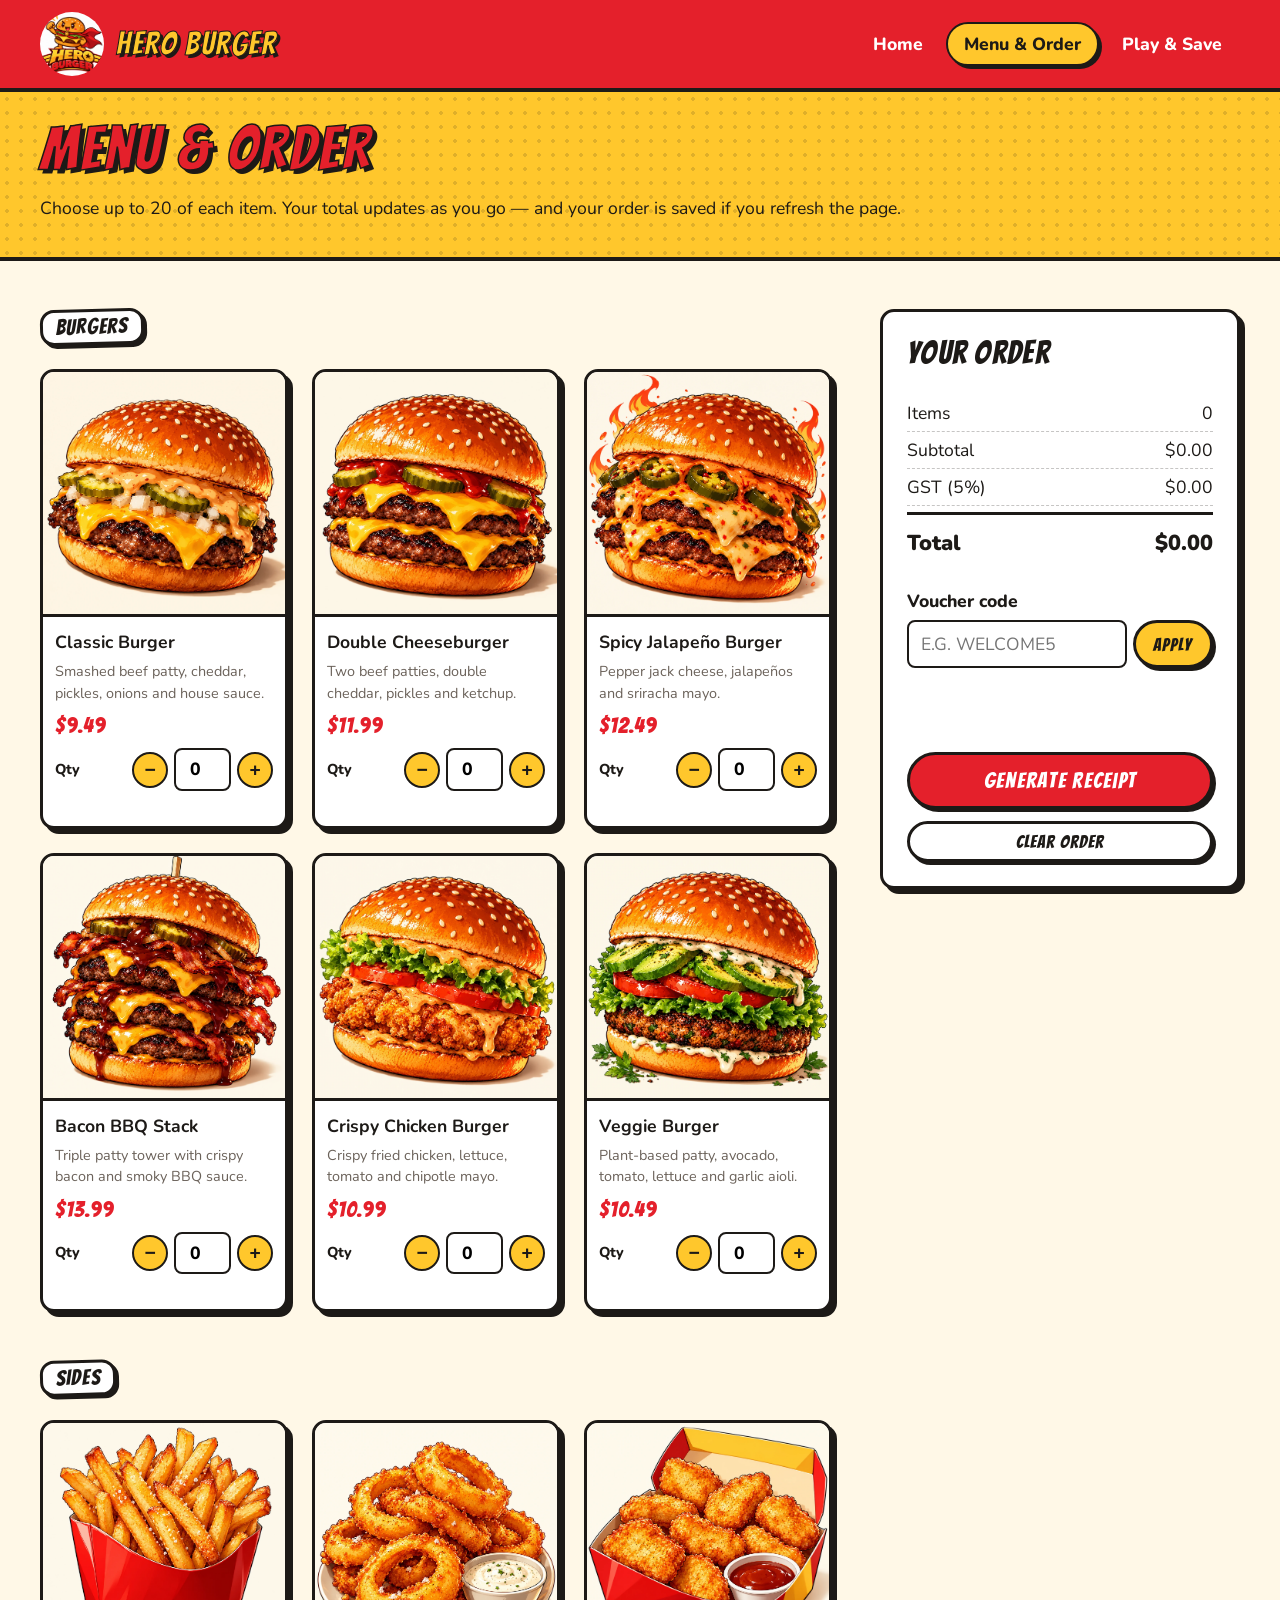
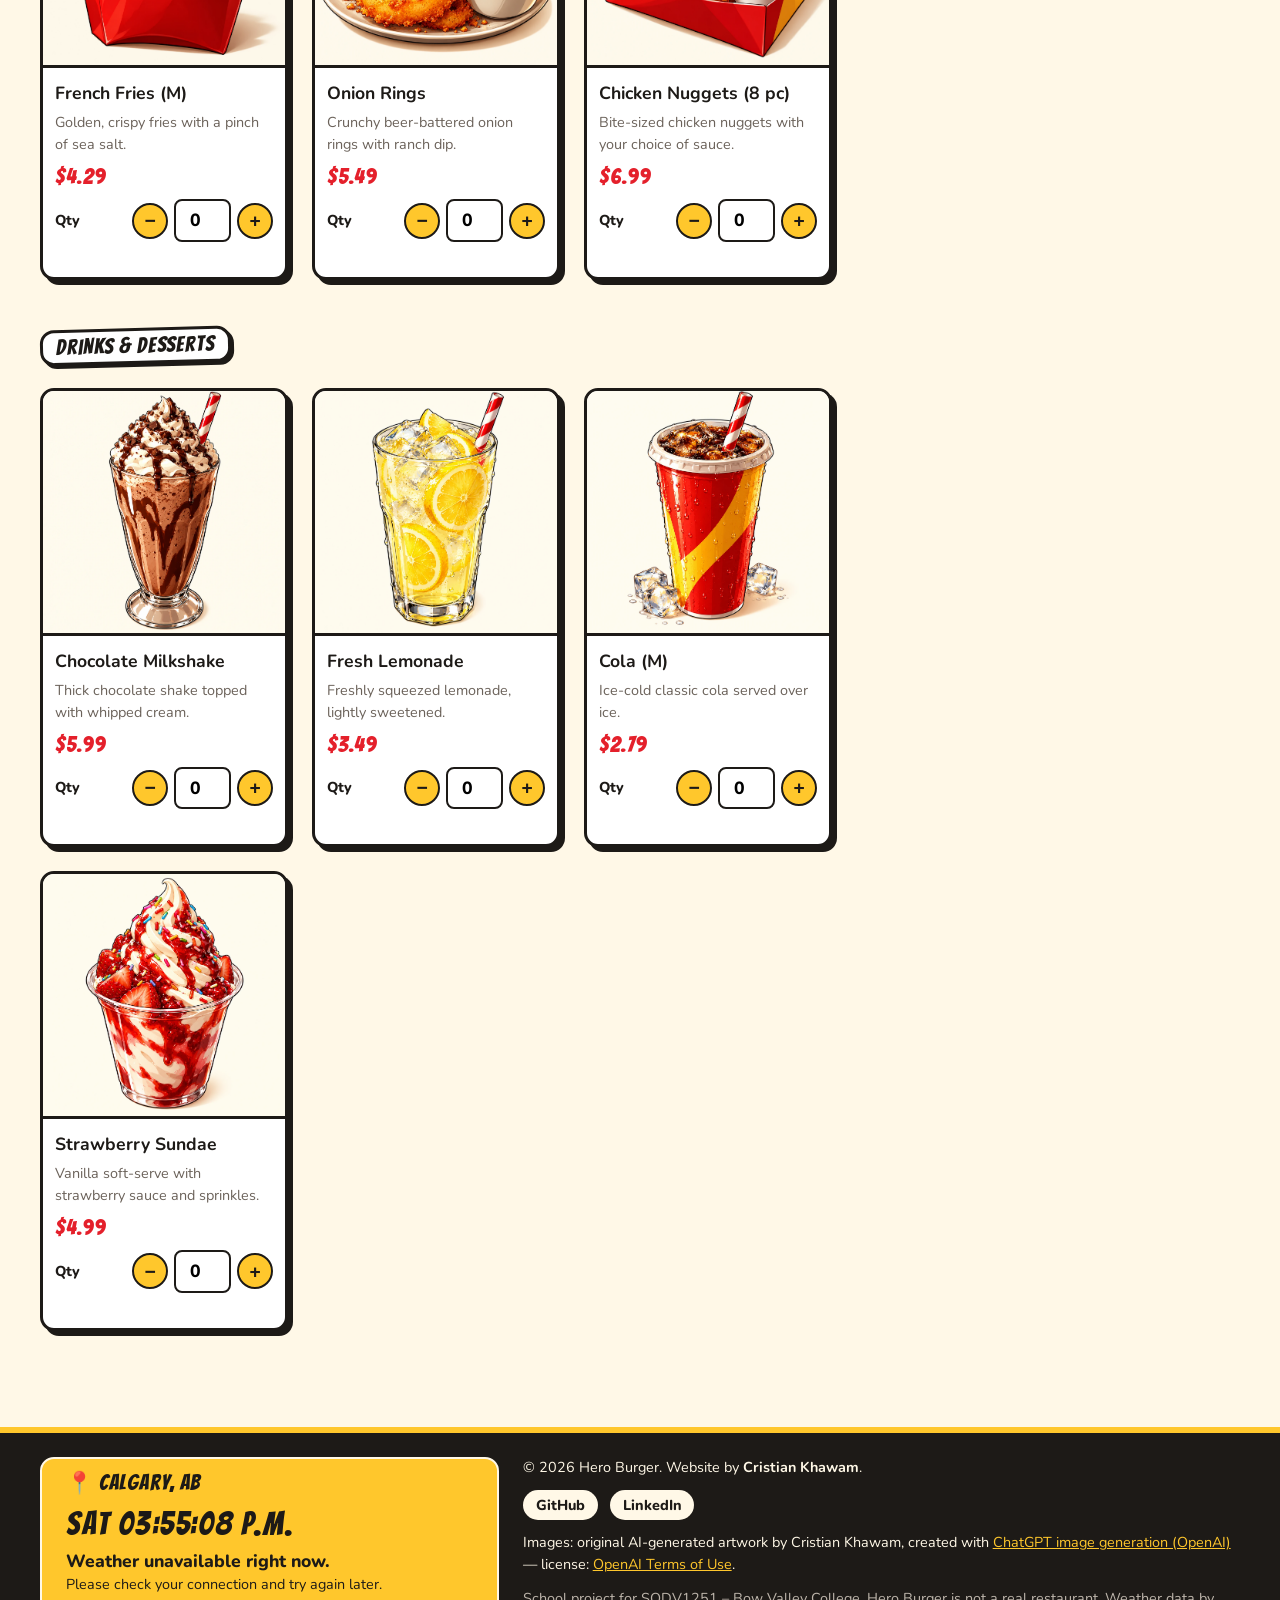
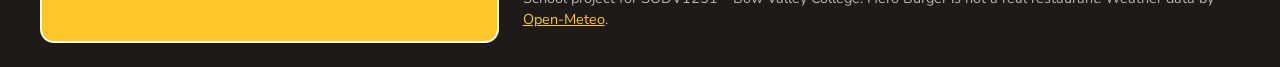
==== order.html @ 240af6b8 "Add files via upload" ====
<!DOCTYPE html>
<html lang="en">
<head>
  <meta charset="UTF-8">
  <meta name="viewport" content="width=device-width, initial-scale=1.0">
  <meta name="description" content="Order burgers, sides and drinks from Hero Burger and get an itemized receipt.">
  <title>Menu &amp; Order | Hero Burger</title>
  <link rel="icon" href="images/favicon.svg" type="image/svg+xml">
  <link rel="preconnect" href="https://fonts.googleapis.com">
  <link rel="preconnect" href="https://fonts.gstatic.com" crossorigin>
  <link href="https://fonts.googleapis.com/css2?family=Bangers&family=Nunito:wght@400;700;800;900&display=swap" rel="stylesheet">
  <link rel="stylesheet" href="css/styles.css">
  <script src="js/common.js" defer></script>
  <script src="js/order.js" defer></script>
</head>
<body>
  <header class="site-header">
    <div class="container header-inner">
      <a class="brand" href="index.html">
        <span class="logo-frame">
          <img class="site-logo" src="images/logo.webp" alt="" data-fallback="🍔">
        </span>
        <span class="brand-name">Hero Burger</span>
      </a>
      <nav class="main-nav" aria-label="Main navigation">
        <ul>
          <li><a href="index.html">Home</a></li>
          <li><a href="order.html" aria-current="page">Menu &amp; Order</a></li>
          <li><a href="play.html">Play &amp; Save</a></li>
        </ul>
      </nav>
    </div>
  </header>

  <main>
    <section class="page-intro halftone">
      <div class="container">
        <h1>Menu &amp; Order</h1>
        <p>Choose up to 20 of each item. Your total updates as you go — and your order is saved if you refresh the page.</p>
      </div>
    </section>

    <div class="container section">
      <!-- Every control (quantities, voucher, submit) lives inside this one form -->
      <form id="order-form" class="order-layout" novalidate>
        <section aria-labelledby="menu-title">
          <h2 id="menu-title" class="visually-hidden">Our menu</h2>
          <!-- Menu categories and item cards are generated by js/order.js -->
          <div id="menu-container"></div>

          <!-- Small screens only: keeps the live total visible while scrolling the menu -->
          <a class="mobile-total-bar" href="#summary-title">
            <span>Total: <strong id="mobile-total">$0.00</strong></span>
            <span>View order ↓</span>
          </a>
        </section>

        <aside class="card order-summary" aria-labelledby="summary-title">
          <h2 id="summary-title">Your Order</h2>

          <dl class="summary-rows" id="live-summary" aria-live="polite">
            <div class="summary-row"><dt>Items</dt><dd id="summary-count">0</dd></div>
            <div class="summary-row"><dt>Subtotal</dt><dd id="summary-subtotal">$0.00</dd></div>
            <div class="summary-row" id="summary-discount-row" hidden><dt id="summary-discount-label">Discount</dt><dd class="discount-value" id="summary-discount">-$0.00</dd></div>
            <div class="summary-row"><dt>GST (5%)</dt><dd id="summary-gst">$0.00</dd></div>
            <div class="summary-row is-total"><dt>Total</dt><dd id="summary-total">$0.00</dd></div>
          </dl>

          <div class="voucher-field">
            <label for="voucher-input">Voucher code</label>
            <div class="voucher-row">
              <input class="text-input" id="voucher-input" name="voucher" type="text" autocomplete="off" maxlength="20" placeholder="e.g. WELCOME5">
              <button class="btn btn-small" id="voucher-apply" type="button">Apply</button>
            </div>
            <p class="voucher-message" id="voucher-message" aria-live="polite"></p>
            <button class="btn btn-small btn-ghost" id="voucher-remove" type="button" hidden>Remove voucher</button>
          </div>

          <p class="form-message" id="form-message" role="alert"></p>

          <div class="summary-actions">
            <button class="btn btn-primary" type="submit">Generate Receipt</button>
            <button class="btn btn-small btn-ghost" id="clear-order" type="button">Clear order</button>
          </div>
        </aside>
      </form>

      <!-- Filled in by js/order.js after a valid submission -->
      <section class="card receipt" id="receipt" aria-labelledby="receipt-title" tabindex="-1" hidden>
        <header class="receipt-header">
          <h2 id="receipt-title">Hero Burger Receipt</h2>
          <p class="receipt-meta" id="receipt-meta"></p>
        </header>
        <ul class="receipt-items" id="receipt-items"></ul>
        <dl class="receipt-totals" id="receipt-totals"></dl>
        <p class="receipt-thanks">Thank you for eating with Hero Burger! 🍔</p>
        <div class="receipt-actions no-print">
          <button class="btn btn-primary btn-small" id="download-pdf" type="button">Download PDF</button>
          <button class="btn btn-ghost btn-small" id="new-order" type="button">Start a new order</button>
        </div>
      </section>
    </div>
  </main>

  <footer class="site-footer">
    <div class="container footer-grid">
      <aside class="weather-widget" aria-label="Current time and weather in Calgary">
        <h2>📍 Calgary, AB</h2>
        <p class="weather-time" id="local-time">--:--</p>
        <p class="weather-summary" id="weather-summary" aria-live="polite">Loading weather…</p>
        <p class="weather-details" id="weather-details"></p>
      </aside>
      <div class="footer-info">
        <p>&copy; <span id="current-year">2026</span> Hero Burger. Website by <strong>Cristian Khawam</strong>.</p>
        <ul class="social-links">
          <li><a href="https://github.com/CristianKhawam" target="_blank" rel="noopener">GitHub</a></li>
          <li><a href="https://www.linkedin.com/in/cristian-francisco-khawam-armengol/" target="_blank" rel="noopener">LinkedIn</a></li>
        </ul>
        <p id="image-credits"></p>
        <p class="footer-note">School project for SODV1251 – Bow Valley College. Hero Burger is not a real restaurant. Weather data by <a href="https://open-meteo.com/" target="_blank" rel="noopener">Open-Meteo</a>.</p>
      </div>
    </div>
  </footer>
</body>
</html>
---- css/styles.css ----
/* =========================================================
   Hero Burger — shared stylesheet for every page
   Theme: fast-food red & yellow with an anime / manga look
   (thick ink outlines, hard comic shadows, halftone dots).
   ========================================================= */

/* ---------- Design tokens ---------- */
:root {
  --color-red: #e4202b;
  --color-red-dark: #b3121c;
  --color-yellow: #ffc72c;
  --color-yellow-soft: #fff1c4;
  --color-ink: #1d1a17;
  --color-cream: #fff8e7;
  --color-white: #ffffff;
  --color-muted: #6b625a;
  --color-success: #1f8a4c;
  --color-error: #c4141f;

  --font-display: "Bangers", "Impact", system-ui, sans-serif;
  --font-body: "Nunito", system-ui, -apple-system, "Segoe UI", sans-serif;

  /* Fluid font sizes: clamp(minimum, preferred, maximum) */
  --text-sm: clamp(0.8rem, 0.75rem + 0.2vw, 0.9rem);
  --text-base: clamp(0.95rem, 0.9rem + 0.25vw, 1.1rem);
  --text-lg: clamp(1.1rem, 1rem + 0.5vw, 1.35rem);
  --text-xl: clamp(1.4rem, 1.1rem + 1.2vw, 2rem);
  --text-2xl: clamp(2rem, 1.4rem + 3vw, 4rem);

  --space-xs: 0.35rem;
  --space-sm: 0.75rem;
  --space-md: clamp(1rem, 0.8rem + 1vw, 1.5rem);
  --space-lg: clamp(1.5rem, 1rem + 2.5vw, 3rem);

  --border: 3px solid var(--color-ink);
  --radius: 14px;
  --shadow-comic: 5px 5px 0 var(--color-ink);
  --shadow-comic-sm: 3px 3px 0 var(--color-ink);

  --container-width: 1200px;
}

/* ---------- Base / reset ---------- */
*,
*::before,
*::after {
  box-sizing: border-box;
}

html {
  scroll-behavior: smooth;
}

/* Elements with the hidden attribute stay hidden even if a class sets display */
[hidden] {
  display: none !important;
}

body {
  margin: 0;
  /* Sticky footer: the body is a column and <main> grows to fill the
     free space, so the footer sits at the bottom on short pages and
     simply follows the content on long pages (never overlapping). */
  min-height: 100vh;
  display: flex;
  flex-direction: column;
  font-family: var(--font-body);
  font-size: var(--text-base);
  line-height: 1.5;
  color: var(--color-ink);
  background-color: var(--color-cream);
  overflow-x: hidden;
}

main {
  flex: 1;
}

img {
  max-width: 100%;
  display: block;
}

h1,
h2,
h3 {
  font-family: var(--font-display);
  font-weight: 400;
  letter-spacing: 0.04em;
  line-height: 1.1;
  margin: 0 0 var(--space-sm);
}

h1 {
  font-size: var(--text-2xl);
}

h2 {
  font-size: var(--text-xl);
}

h3 {
  font-size: var(--text-lg);
}

p {
  margin: 0 0 var(--space-sm);
}

a {
  color: var(--color-red-dark);
}

:focus-visible {
  outline: 3px dashed var(--color-red);
  outline-offset: 3px;
}

.container {
  width: min(var(--container-width), 100% - 2rem);
  margin-inline: auto;
}

.visually-hidden {
  position: absolute;
  width: 1px;
  height: 1px;
  padding: 0;
  margin: -1px;
  overflow: hidden;
  clip: rect(0, 0, 0, 0);
  white-space: nowrap;
  border: 0;
}

/* Halftone dot pattern used as a manga-style background */
.halftone {
  background-color: var(--color-yellow);
  background-image: radial-gradient(rgba(29, 26, 23, 0.14) 18%, transparent 20%);
  background-size: 14px 14px;
}

/* ---------- Buttons ---------- */
.btn {
  display: inline-flex;
  align-items: center;
  justify-content: center;
  gap: 0.4em;
  padding: 0.65em 1.3em;
  font-family: var(--font-display);
  font-size: var(--text-lg);
  letter-spacing: 0.06em;
  text-decoration: none;
  color: var(--color-ink);
  background: var(--color-yellow);
  border: var(--border);
  border-radius: 999px;
  box-shadow: var(--shadow-comic-sm);
  cursor: pointer;
  transition: transform 0.12s ease, box-shadow 0.12s ease;
}

.btn:hover {
  transform: translate(-2px, -2px);
  box-shadow: 5px 5px 0 var(--color-ink);
}

.btn:active {
  transform: translate(2px, 2px);
  box-shadow: 1px 1px 0 var(--color-ink);
}

.btn-primary {
  background: var(--color-red);
  color: var(--color-white);
}

.btn-small {
  font-size: var(--text-base);
  padding: 0.45em 1em;
}

.btn-ghost {
  background: var(--color-white);
}

/* ---------- Header & navigation ---------- */
.site-header {
  background: var(--color-red);
  color: var(--color-white);
  border-bottom: 4px solid var(--color-ink);
}

.header-inner {
  display: flex;
  flex-wrap: wrap;
  align-items: center;
  justify-content: space-between;
  gap: var(--space-sm);
  padding-block: var(--space-sm);
}

.brand {
  display: flex;
  align-items: center;
  gap: var(--space-sm);
  color: inherit;
  text-decoration: none;
}

.logo-frame {
  flex-shrink: 0;
  width: clamp(44px, 4vw + 20px, 64px);
  aspect-ratio: 1;
  border-radius: 50%;
  overflow: hidden;
}

.logo-frame.img-missing {
  background-color: var(--color-yellow);
  border: var(--border);
}

.logo-frame.img-missing::before {
  font-size: var(--text-lg);
  color: var(--color-ink);
}

.site-logo {
  width: 100%;
  height: 100%;
  object-fit: contain;
}

.brand-name {
  font-family: var(--font-display);
  font-size: var(--text-xl);
  letter-spacing: 0.05em;
  color: var(--color-yellow);
  -webkit-text-stroke: 1px var(--color-ink);
  text-shadow: 3px 3px 0 var(--color-ink);
  line-height: 1;
}

.main-nav ul {
  display: flex;
  flex-wrap: wrap;
  gap: var(--space-xs);
  list-style: none;
  margin: 0;
  padding: 0;
}

.main-nav a {
  display: block;
  padding: 0.4em 0.9em;
  font-weight: 800;
  color: var(--color-white);
  text-decoration: none;
  border: 2px solid transparent;
  border-radius: 999px;
}

.main-nav a:hover {
  border-color: var(--color-yellow);
}

.main-nav a[aria-current="page"] {
  background: var(--color-yellow);
  color: var(--color-ink);
  border-color: var(--color-ink);
  box-shadow: var(--shadow-comic-sm);
}

/* ---------- Generic sections ---------- */
.section {
  padding-block: var(--space-lg);
}

.section-title {
  display: inline-block;
  padding: 0.15em 0.6em;
  background: var(--color-white);
  border: var(--border);
  border-radius: var(--radius);
  box-shadow: var(--shadow-comic-sm);
  transform: rotate(-1.5deg);
}

.card {
  background: var(--color-white);
  border: var(--border);
  border-radius: var(--radius);
  box-shadow: var(--shadow-comic);
}

/* Shown in place of an image that has not been added yet */
.img-missing {
  position: relative;
  background-color: var(--color-yellow-soft);
  background-image: radial-gradient(rgba(29, 26, 23, 0.12) 18%, transparent 20%);
  background-size: 12px 12px;
}

.img-missing::before {
  content: attr(data-missing-text);
  position: absolute;
  inset: 0;
  display: grid;
  place-items: center;
  padding: var(--space-sm);
  text-align: center;
  font-weight: 800;
  font-size: var(--text-sm);
  color: var(--color-muted);
}

/* ---------- Landing page: hero ---------- */
.hero {
  border-bottom: 4px solid var(--color-ink);
}

.hero-inner {
  display: grid;
  gap: var(--space-md);
  align-items: center;
  padding-block: var(--space-lg);
}

.hero h1 {
  color: var(--color-red);
  -webkit-text-stroke: 2px var(--color-ink);
  text-shadow: 5px 5px 0 var(--color-ink);
}

.hero-tagline {
  font-size: var(--text-lg);
  font-weight: 700;
  max-width: 40ch;
}

.hero-art {
  display: flex;
  justify-content: center;
}

.hero-art-frame {
  width: min(100%, 420px);
  aspect-ratio: 1;
  overflow: hidden;
}

.hero-art-frame img {
  width: 100%;
  height: 100%;
  object-fit: cover;
}

/* Manga speech bubble */
.speech-bubble {
  position: relative;
  display: inline-block;
  max-width: 32ch;
  padding: var(--space-sm) var(--space-md);
  margin-bottom: var(--space-md);
  font-weight: 800;
  background: var(--color-white);
  border: var(--border);
  border-radius: 24px;
  box-shadow: var(--shadow-comic-sm);
}

.speech-bubble::after {
  content: "";
  position: absolute;
  left: 2rem;
  bottom: -16px;
  width: 22px;
  height: 22px;
  background: var(--color-white);
  border-right: var(--border);
  border-bottom: var(--border);
  transform: skewY(35deg) rotate(30deg);
}

.hero-actions {
  display: flex;
  flex-wrap: wrap;
  gap: var(--space-sm);
}

/* ---------- Landing page: carousel ---------- */
.carousel {
  position: relative;
  overflow: hidden;
  border: 4px solid var(--color-ink);
  border-radius: var(--radius);
  box-shadow: var(--shadow-comic);
  background: var(--color-ink);
}

/* All slides sit side by side; the track is shifted with translateX */
.carousel-track {
  display: flex;
  transition: transform 0.6s ease;
}

.carousel-slide {
  position: relative;
  flex: 0 0 100%;
  margin: 0;
}

/* Every picture gets the same height; object-fit crops any width difference */
.carousel-slide img,
.carousel-slide.img-missing {
  width: 100%;
  height: clamp(220px, 42vw, 600px);
  object-fit: cover;
}

.carousel-slide figcaption {
  position: absolute;
  left: var(--space-sm);
  bottom: var(--space-sm);
  max-width: calc(100% - 2 * var(--space-sm));
  padding: 0.3em 0.8em;
  font-weight: 800;
  font-size: var(--text-sm);
  background: var(--color-yellow);
  border: var(--border);
  border-radius: 999px;
}

.carousel-arrow {
  position: absolute;
  top: 50%;
  transform: translateY(-50%);
  width: clamp(38px, 3vw + 24px, 54px);
  aspect-ratio: 1;
  display: grid;
  place-items: center;
  font-size: var(--text-lg);
  font-weight: 900;
  color: var(--color-ink);
  background: var(--color-white);
  border: var(--border);
  border-radius: 50%;
  box-shadow: var(--shadow-comic-sm);
  cursor: pointer;
}

.carousel-arrow:hover {
  background: var(--color-yellow);
}

.carousel-arrow.prev {
  left: var(--space-sm);
}

.carousel-arrow.next {
  right: var(--space-sm);
}

.carousel-controls {
  display: flex;
  flex-wrap: wrap;
  align-items: center;
  justify-content: center;
  gap: var(--space-sm);
  margin-top: var(--space-md);
}

.carousel-dots {
  display: flex;
  flex-wrap: wrap;
  justify-content: center;
  gap: 0.45rem;
}

.carousel-dot {
  width: 16px;
  height: 16px;
  padding: 0;
  background: var(--color-white);
  border: 2px solid var(--color-ink);
  border-radius: 50%;
  cursor: pointer;
}

.carousel-dot[aria-current="true"] {
  background: var(--color-red);
  transform: scale(1.25);
}

/* ---------- Landing page: features ---------- */
.feature-list {
  display: grid;
  grid-template-columns: repeat(auto-fit, minmax(min(100%, 240px), 1fr));
  gap: var(--space-md);
  margin-top: var(--space-md);
  padding: 0;
  list-style: none;
}

.feature {
  padding: var(--space-md);
}

.feature-icon {
  font-size: var(--text-xl);
}

.cta-banner {
  display: flex;
  flex-wrap: wrap;
  align-items: center;
  justify-content: space-between;
  gap: var(--space-md);
  padding: var(--space-md) var(--space-lg);
}

.cta-banner p {
  margin: 0;
  font-weight: 700;
}

/* ---------- Ordering page ---------- */
.page-intro {
  padding-block: var(--space-md);
  border-bottom: 4px solid var(--color-ink);
}

.page-intro h1 {
  color: var(--color-red);
  -webkit-text-stroke: 1.5px var(--color-ink);
  text-shadow: 4px 4px 0 var(--color-ink);
}

.order-layout {
  display: grid;
  gap: var(--space-lg);
  align-items: start;
}

.menu-category + .menu-category {
  margin-top: var(--space-lg);
}

.menu-grid {
  display: grid;
  grid-template-columns: repeat(auto-fill, minmax(min(100%, 230px), 1fr));
  gap: var(--space-md);
  margin-top: var(--space-sm);
}

.menu-card {
  display: flex;
  flex-direction: column;
  overflow: hidden;
}

.menu-card-image {
  aspect-ratio: 1;
  border-bottom: var(--border);
}

.menu-card-image img {
  width: 100%;
  height: 100%;
  object-fit: cover;
}

.menu-card-body {
  display: flex;
  flex-direction: column;
  flex: 1;
  gap: var(--space-xs);
  padding: var(--space-sm);
}

.menu-card-name {
  margin: 0;
}

.menu-card-description {
  flex: 1;
  margin: 0;
  font-size: var(--text-sm);
  color: var(--color-muted);
}

.menu-card-price {
  margin: 0;
  font-family: var(--font-display);
  font-size: var(--text-lg);
  color: var(--color-red);
  letter-spacing: 0.05em;
}

.quantity-control {
  display: flex;
  align-items: center;
  gap: var(--space-xs);
}

.quantity-control label {
  margin-right: auto;
  font-weight: 800;
  font-size: var(--text-sm);
}

.quantity-btn {
  width: 36px;
  height: 36px;
  flex-shrink: 0;
  font-size: 1.2rem;
  font-weight: 900;
  line-height: 1;
  color: var(--color-ink);
  background: var(--color-yellow);
  border: 2px solid var(--color-ink);
  border-radius: 50%;
  cursor: pointer;
}

.quantity-btn:hover {
  background: var(--color-red);
  color: var(--color-white);
}

.quantity-input {
  width: 3.6rem;
  padding: 0.35em 0.2em;
  font: inherit;
  font-weight: 800;
  text-align: center;
  border: 2px solid var(--color-ink);
  border-radius: 8px;
}

.quantity-input.is-invalid,
.text-input.is-invalid {
  border-color: var(--color-error);
  background: #ffe8e8;
}

.field-error {
  min-height: 1.2em;
  margin: 0;
  font-size: var(--text-sm);
  font-weight: 700;
  color: var(--color-error);
}

.menu-card.is-selected {
  background: var(--color-yellow-soft);
}

/* Sticks to the bottom of the screen while the menu is scrolled (phones/tablets) */
.mobile-total-bar {
  position: sticky;
  bottom: var(--space-sm);
  z-index: 5;
  display: flex;
  justify-content: space-between;
  gap: var(--space-sm);
  margin-top: var(--space-md);
  padding: 0.7em 1.2em;
  font-weight: 800;
  color: var(--color-white);
  text-decoration: none;
  background: var(--color-red);
  border: var(--border);
  border-radius: 999px;
  box-shadow: var(--shadow-comic-sm);
}

/* Order summary panel */
.order-summary {
  padding: var(--space-md);
}

.order-summary h2 {
  margin-bottom: var(--space-md);
}

.summary-rows {
  margin: 0 0 var(--space-md);
}

.summary-row {
  display: flex;
  justify-content: space-between;
  gap: var(--space-sm);
  padding-block: 0.3rem;
  border-bottom: 1px dashed rgba(29, 26, 23, 0.25);
}

.summary-row dt,
.summary-row dd {
  margin: 0;
}

.summary-row.is-total {
  font-size: var(--text-lg);
  font-weight: 900;
  border-bottom: none;
  border-top: var(--border);
  margin-top: var(--space-xs);
  padding-top: var(--space-sm);
}

.discount-value {
  color: var(--color-success);
  font-weight: 800;
}

.voucher-field {
  margin-bottom: var(--space-md);
}

.voucher-field label {
  display: block;
  font-weight: 800;
  margin-bottom: var(--space-xs);
}

.voucher-row {
  display: flex;
  gap: var(--space-xs);
}

.text-input {
  flex: 1;
  min-width: 0;
  padding: 0.5em 0.7em;
  font: inherit;
  text-transform: uppercase;
  border: 2px solid var(--color-ink);
  border-radius: 8px;
}

.voucher-message {
  min-height: 1.2em;
  margin: var(--space-xs) 0 0;
  font-size: var(--text-sm);
  font-weight: 700;
}

.voucher-message.is-success {
  color: var(--color-success);
}

.voucher-message.is-error {
  color: var(--color-error);
}

.form-message {
  min-height: 1.4em;
  margin: var(--space-sm) 0;
  font-weight: 800;
  color: var(--color-error);
}

.summary-actions {
  display: flex;
  flex-direction: column;
  gap: var(--space-sm);
}

.summary-actions .btn {
  width: 100%;
}

/* Receipt */
.receipt {
  max-width: 560px;
  margin: var(--space-lg) auto 0;
  padding: var(--space-lg) var(--space-md);
  font-family: "Courier New", Courier, monospace;
}

.receipt[hidden] {
  display: none;
}

.receipt-header {
  text-align: center;
  border-bottom: 2px dashed var(--color-ink);
  padding-bottom: var(--space-sm);
  margin-bottom: var(--space-md);
}

.receipt-header h2 {
  font-family: var(--font-display);
  color: var(--color-red);
}

.receipt-meta {
  font-size: var(--text-sm);
  color: var(--color-muted);
  margin: 0;
}

.receipt-items {
  list-style: none;
  margin: 0 0 var(--space-md);
  padding: 0;
}

.receipt-item {
  padding-block: 0.4rem;
}

.receipt-item-main {
  display: flex;
  justify-content: space-between;
  gap: var(--space-sm);
  font-weight: 700;
}

/* "Quantity @ individual price" — smaller and in a less evident colour */
.receipt-item-detail {
  font-size: var(--text-sm);
  color: var(--color-muted);
}

.receipt-totals {
  margin: 0;
  border-top: 2px dashed var(--color-ink);
  padding-top: var(--space-sm);
}

.receipt-totals .summary-row {
  border-bottom: none;
}

.receipt-thanks {
  margin: var(--space-md) 0 0;
  text-align: center;
  font-weight: 700;
}

.receipt-actions {
  display: flex;
  flex-wrap: wrap;
  justify-content: center;
  gap: var(--space-sm);
  margin-top: var(--space-md);
}

/* ---------- Maze game page ---------- */
.maze-layout {
  display: grid;
  gap: var(--space-lg);
  align-items: start;
}

.maze-settings {
  padding: var(--space-md);
}

.form-field {
  margin-bottom: var(--space-md);
}

.form-field label {
  display: block;
  font-weight: 800;
  margin-bottom: var(--space-xs);
}

.form-field .text-input {
  width: 100%;
  text-transform: none;
}

.field-hint {
  margin: var(--space-xs) 0 0;
  font-size: var(--text-sm);
  color: var(--color-muted);
}

.maze-settings h3 {
  margin-top: var(--space-lg);
}

.maze.is-lost {
  border-color: var(--color-error);
  opacity: 0.6;
}

.game-message {
  min-height: 1.5em;
  margin: 0;
  font-weight: 800;
  text-align: center;
  color: var(--color-error);
}

.maze-stats {
  display: flex;
  flex-wrap: wrap;
  gap: var(--space-sm);
  margin: var(--space-md) 0 0;
  font-weight: 800;
}

.maze-stats > span {
  padding: 0.2em 0.7em;
  background: var(--color-yellow-soft);
  border: 2px solid var(--color-ink);
  border-radius: 999px;
}

.maze-area {
  display: flex;
  flex-direction: column;
  align-items: center;
  gap: var(--space-md);
}

.maze-placeholder {
  width: min(100%, 560px);
  aspect-ratio: 1;
  display: grid;
  place-items: center;
  padding: var(--space-md);
  text-align: center;
  font-weight: 800;
  border: 4px dashed var(--color-ink);
  border-radius: var(--radius);
}

/* The maze is a square CSS grid; --maze-size is set from JavaScript */
.maze {
  --maze-size: 8;
  display: grid;
  grid-template-columns: repeat(var(--maze-size), 1fr);
  width: min(100%, 560px);
  aspect-ratio: 1;
  background: var(--color-white);
  border: 4px solid var(--color-ink);
  box-shadow: var(--shadow-comic);
}

.maze-cell {
  position: relative;
  border: 0 solid var(--color-ink);
  cursor: pointer;
}

/* Wall classes are added per cell by maze.js */
.maze-cell.wall-top {
  border-top-width: 3px;
}

.maze-cell.wall-right {
  border-right-width: 3px;
}

.maze-cell.wall-bottom {
  border-bottom-width: 3px;
}

.maze-cell.wall-left {
  border-left-width: 3px;
}

.maze-cell.is-visited {
  background: var(--color-yellow-soft);
}

.maze-cell.is-exit {
  background-color: var(--color-red);
  background-image: radial-gradient(rgba(255, 255, 255, 0.35) 20%, transparent 22%);
  background-size: 8px 8px;
}

/* The player: a yellow "bun" with an ink outline */
.maze-cell.has-player::after {
  content: "";
  position: absolute;
  inset: 16%;
  background: var(--color-yellow);
  border: 3px solid var(--color-ink);
  border-radius: 50% 50% 35% 35%;
  box-shadow: inset 0 -4px 0 var(--color-red);
}

.maze.is-won {
  border-color: var(--color-success);
}

.maze-pad {
  display: grid;
  grid-template-columns: repeat(3, 52px);
  grid-template-areas:
    ". up ."
    "left down right";
  gap: var(--space-xs);
}

.maze-pad button {
  height: 52px;
  font-size: 1.3rem;
  font-weight: 900;
  background: var(--color-white);
  border: var(--border);
  border-radius: 12px;
  box-shadow: var(--shadow-comic-sm);
  cursor: pointer;
}

.maze-pad button:hover {
  background: var(--color-yellow);
}

.maze-pad [data-direction="up"] { grid-area: up; }
.maze-pad [data-direction="left"] { grid-area: left; }
.maze-pad [data-direction="down"] { grid-area: down; }
.maze-pad [data-direction="right"] { grid-area: right; }

.win-panel {
  width: min(100%, 560px);
  padding: var(--space-md);
  text-align: center;
}

.win-panel[hidden] {
  display: none;
}

.voucher-code {
  display: inline-block;
  margin: var(--space-xs) 0 var(--space-sm);
  padding: 0.2em 0.8em;
  font-family: var(--font-display);
  font-size: var(--text-xl);
  letter-spacing: 0.12em;
  background: var(--color-yellow);
  border: var(--border);
  border-radius: 10px;
}

/* ---------- Footer ---------- */
.site-footer {
  margin-top: var(--space-lg);
  color: var(--color-cream);
  background: var(--color-ink);
  border-top: 6px solid var(--color-yellow);
}

.footer-grid {
  display: flex;
  flex-wrap: wrap;
  justify-content: space-between;
  gap: var(--space-md);
  padding-block: var(--space-md);
}

.weather-widget {
  flex: 1 1 260px;
  padding: var(--space-sm) var(--space-md);
  color: var(--color-ink);
  background: var(--color-yellow);
  border: 2px solid var(--color-cream);
  border-radius: var(--radius);
}

.weather-widget h2 {
  font-size: var(--text-lg);
  margin-bottom: var(--space-xs);
}

.weather-time {
  font-family: var(--font-display);
  font-size: var(--text-xl);
  letter-spacing: 0.05em;
  margin: 0;
}

.weather-summary {
  font-weight: 800;
  margin: 0;
}

.weather-details {
  font-size: var(--text-sm);
  margin: 0;
}

.footer-info {
  flex: 2 1 320px;
  font-size: var(--text-sm);
}

.footer-info a {
  color: var(--color-yellow);
}

.social-links {
  display: flex;
  flex-wrap: wrap;
  gap: var(--space-sm);
  margin: 0 0 var(--space-sm);
  padding: 0;
  list-style: none;
}

.social-links a {
  display: inline-block;
  padding: 0.3em 0.9em;
  font-weight: 800;
  text-decoration: none;
  color: var(--color-ink);
  background: var(--color-cream);
  border-radius: 999px;
}

.social-links a:hover {
  background: var(--color-yellow);
}

.footer-note {
  color: #bdb5ab;
}

/* ---------- Media queries ---------- */

/* Tablets and up */
@media (min-width: 768px) {
  .hero-inner {
    grid-template-columns: 1.2fr 1fr;
  }
}

/* Desktops: menu and summary side by side, summary stays visible */
@media (min-width: 992px) {
  .order-layout {
    grid-template-columns: minmax(0, 2.2fr) minmax(300px, 1fr);
  }

  .order-summary {
    position: sticky;
    top: var(--space-md);
  }

  /* The summary is always visible beside the menu, so the bar isn't needed */
  .mobile-total-bar {
    display: none;
  }

  .maze-layout {
    grid-template-columns: minmax(280px, 1fr) minmax(0, 2fr);
  }
}

/* Small phones (~480px) */
@media (max-width: 480px) {
  .header-inner {
    justify-content: center;
    text-align: center;
  }

  .main-nav ul {
    justify-content: center;
  }

  .carousel-slide figcaption {
    font-size: 0.75rem;
  }

  /* Wider, shorter food photos so each card takes less scrolling */
  .menu-card-image {
    aspect-ratio: 16 / 10;
  }

  .cta-banner {
    padding: var(--space-md);
  }
}

@media (prefers-reduced-motion: reduce) {
  html {
    scroll-behavior: auto;
  }

  .carousel-track,
  .btn {
    transition: none;
  }
}

/* ---------- Print: only the receipt is printed / saved as PDF ---------- */
@media print {
  body {
    background: var(--color-white);
  }

  .site-header,
  .site-footer,
  .page-intro,
  .order-layout,
  .no-print {
    display: none !important;
  }

  .receipt {
    margin: 0 auto;
    border: 2px solid var(--color-ink);
    box-shadow: none;
  }
}
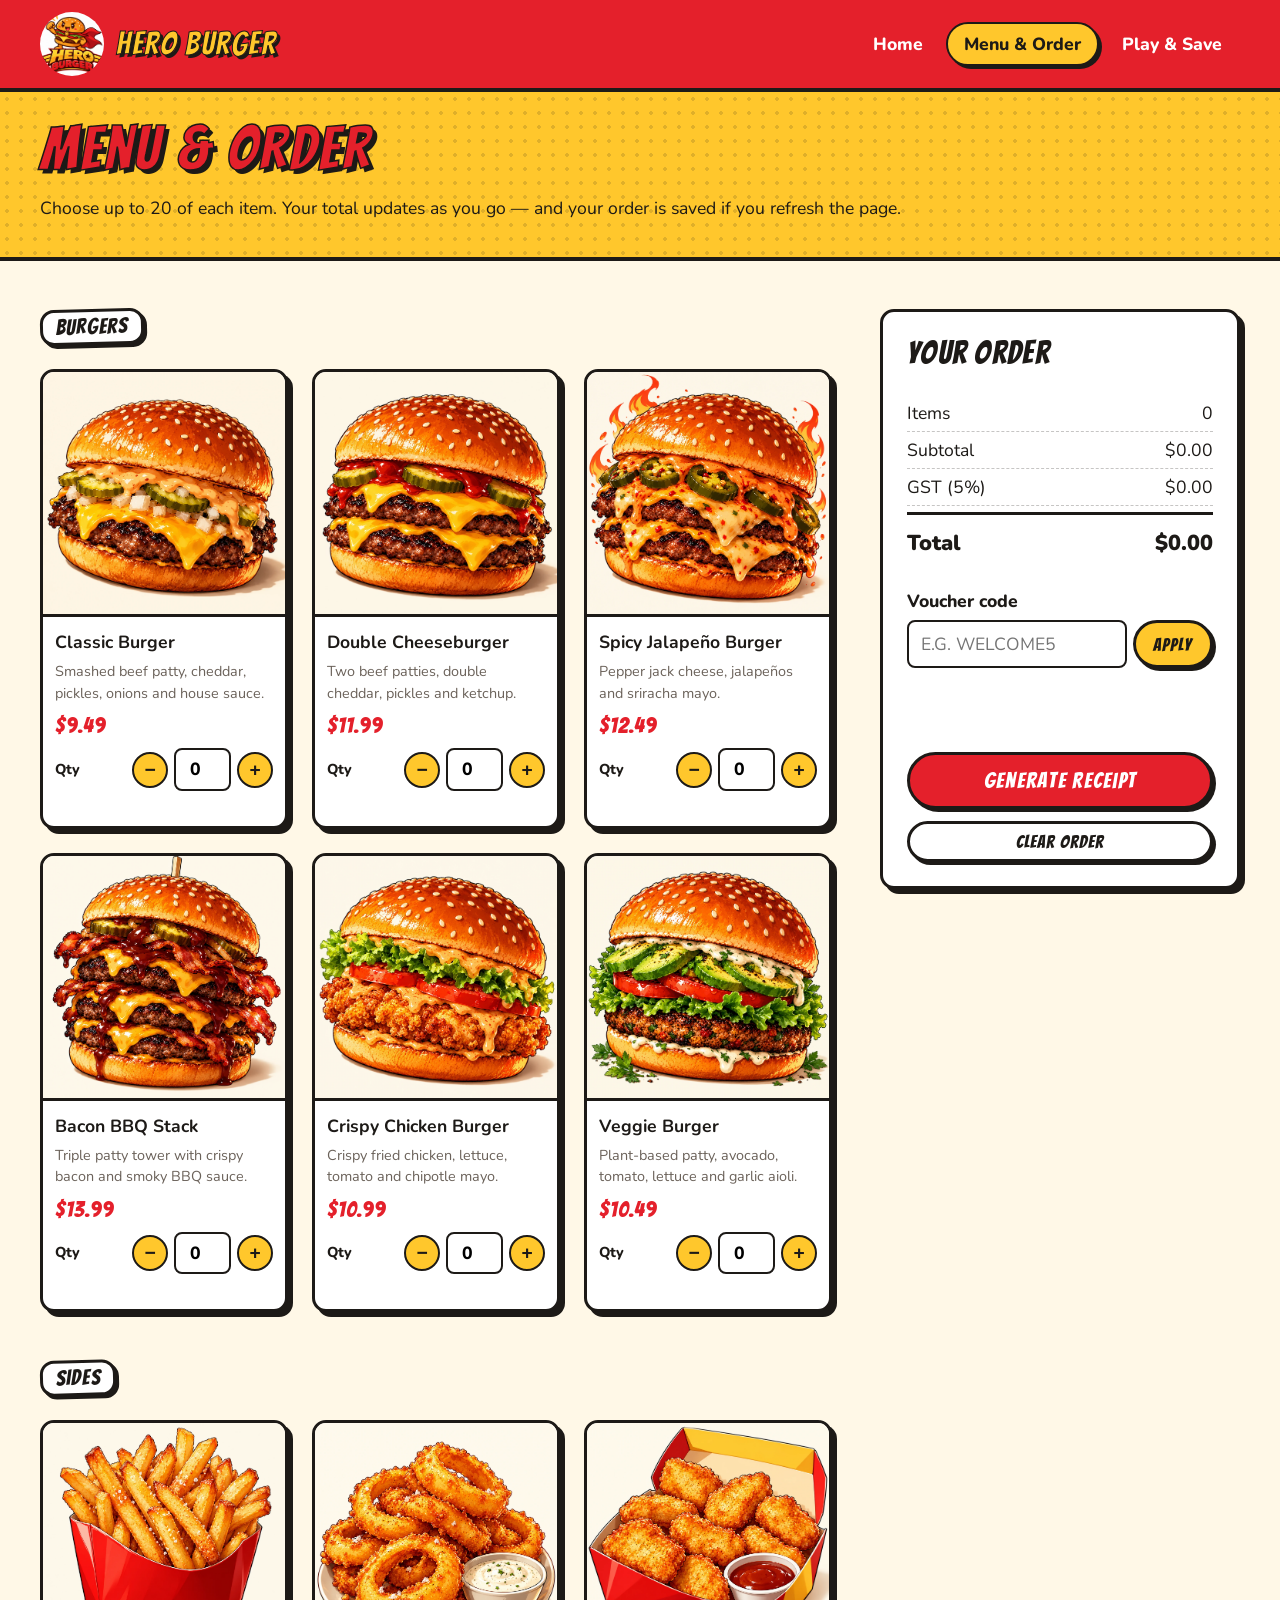
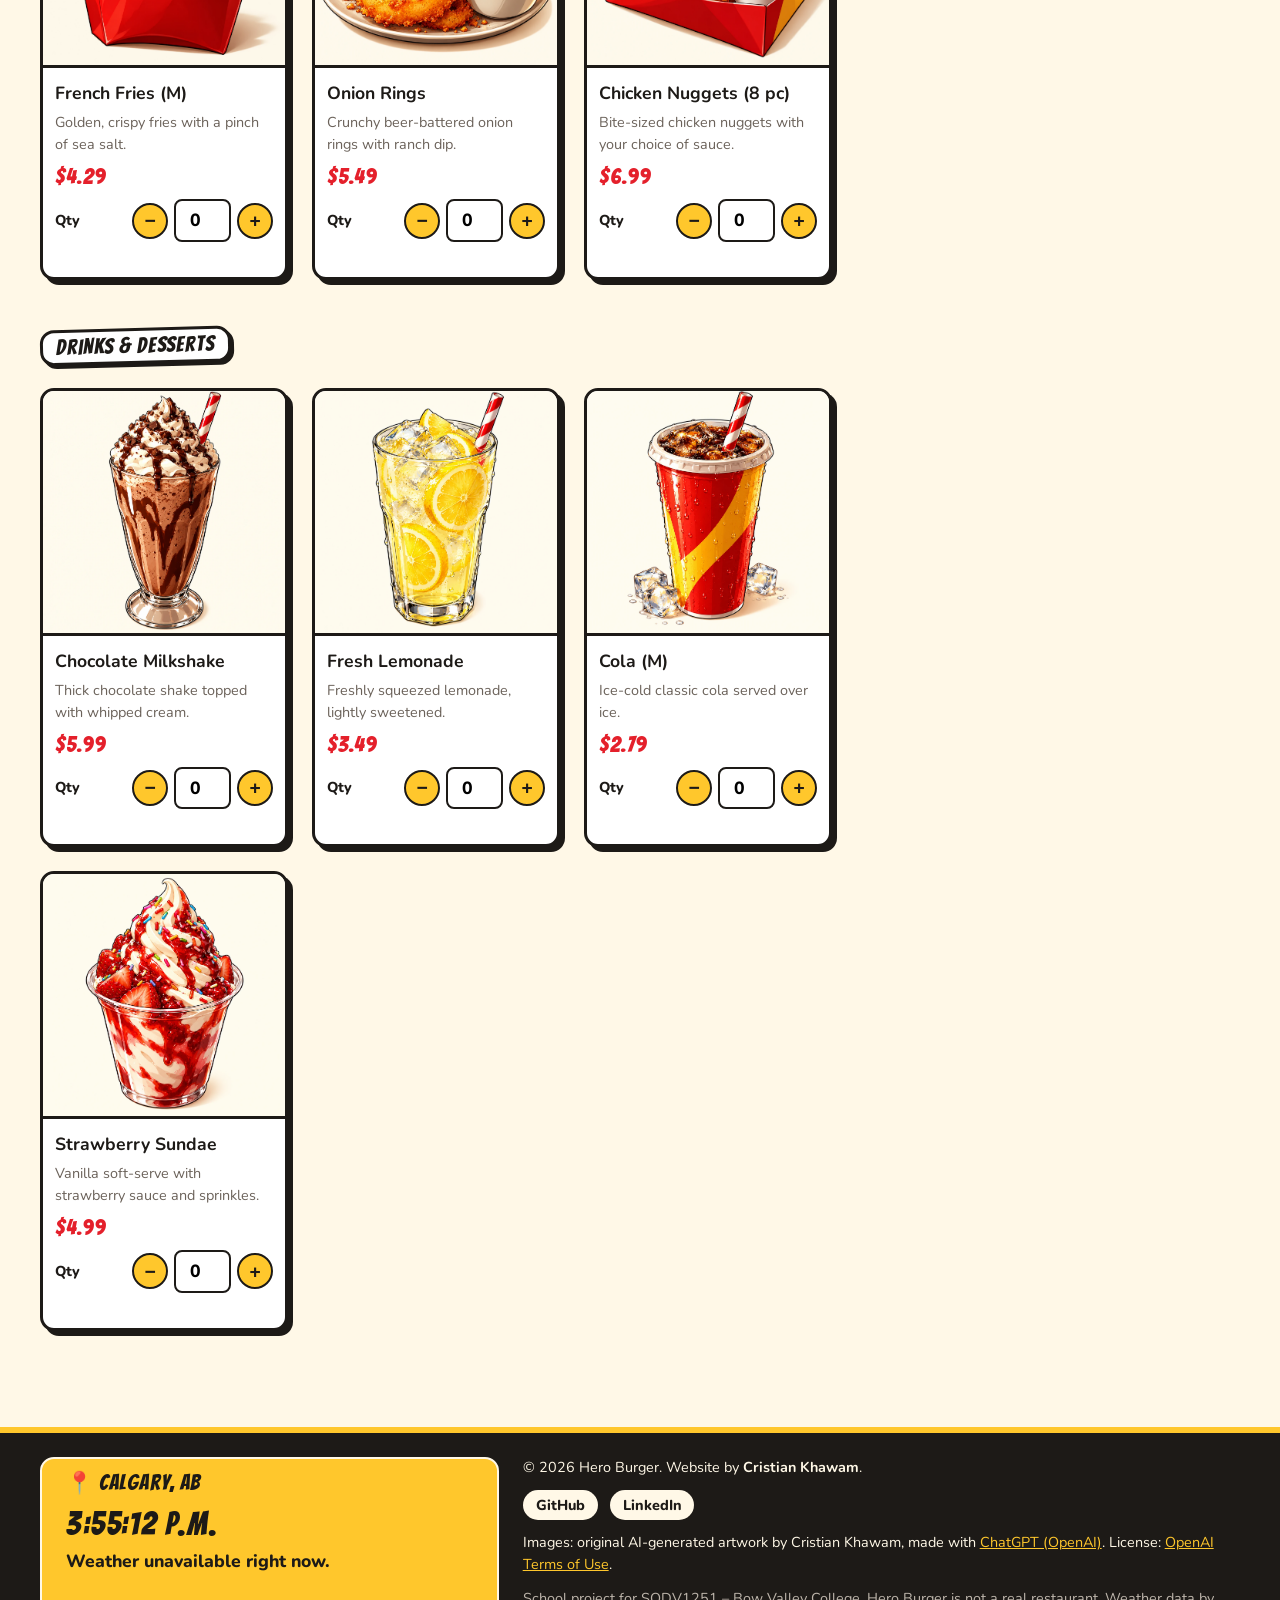
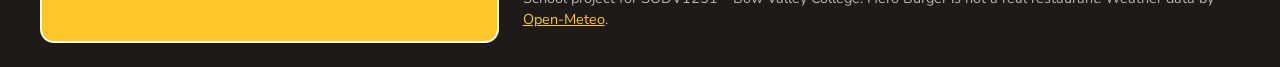
==== commit b4117188: "Add files via upload" ====
--- a/order.html
+++ b/order.html
@@ -18,7 +18,7 @@
     <div class="container header-inner">
       <a class="brand" href="index.html">
         <span class="logo-frame">
-          <img class="site-logo" src="images/logo.webp" alt="" data-fallback="🍔">
+          <img class="site-logo" src="images/logo.webp" alt="">
         </span>
         <span class="brand-name">Hero Burger</span>
       </a>
@@ -116,7 +116,7 @@
           <li><a href="https://github.com/CristianKhawam" target="_blank" rel="noopener">GitHub</a></li>
           <li><a href="https://www.linkedin.com/in/cristian-francisco-khawam-armengol/" target="_blank" rel="noopener">LinkedIn</a></li>
         </ul>
-        <p id="image-credits"></p>
+        <p>Images: original AI-generated artwork by Cristian Khawam, made with <a href="https://chatgpt.com/" target="_blank" rel="noopener">ChatGPT (OpenAI)</a>. License: <a href="https://openai.com/policies/terms-of-use/" target="_blank" rel="noopener">OpenAI Terms of Use</a>.</p>
         <p class="footer-note">School project for SODV1251 – Bow Valley College. Hero Burger is not a real restaurant. Weather data by <a href="https://open-meteo.com/" target="_blank" rel="noopener">Open-Meteo</a>.</p>
       </div>
     </div>
--- a/css/styles.css
+++ b/css/styles.css
@@ -1,10 +1,7 @@
-/* =========================================================
-   Hero Burger — shared stylesheet for every page
-   Theme: fast-food red & yellow with an anime / manga look
-   (thick ink outlines, hard comic shadows, halftone dots).
-   ========================================================= */
-
-/* ---------- Design tokens ---------- */
+/* Hero Burger styles, shared by all pages.
+   Red and yellow fast-food colours with a comic look (thick outlines, hard shadows). */
+
+/* ---------- Colours, fonts and sizes ---------- */
 :root {
   --color-red: #e4202b;
   --color-red-dark: #b3121c;
@@ -216,16 +213,6 @@
   overflow: hidden;
 }
 
-.logo-frame.img-missing {
-  background-color: var(--color-yellow);
-  border: var(--border);
-}
-
-.logo-frame.img-missing::before {
-  font-size: var(--text-lg);
-  color: var(--color-ink);
-}
-
 .site-logo {
   width: 100%;
   height: 100%;
@@ -292,27 +279,6 @@
   border: var(--border);
   border-radius: var(--radius);
   box-shadow: var(--shadow-comic);
-}
-
-/* Shown in place of an image that has not been added yet */
-.img-missing {
-  position: relative;
-  background-color: var(--color-yellow-soft);
-  background-image: radial-gradient(rgba(29, 26, 23, 0.12) 18%, transparent 20%);
-  background-size: 12px 12px;
-}
-
-.img-missing::before {
-  content: attr(data-missing-text);
-  position: absolute;
-  inset: 0;
-  display: grid;
-  place-items: center;
-  padding: var(--space-sm);
-  text-align: center;
-  font-weight: 800;
-  font-size: var(--text-sm);
-  color: var(--color-muted);
 }
 
 /* ---------- Landing page: hero ---------- */
@@ -412,8 +378,7 @@
 }
 
 /* Every picture gets the same height; object-fit crops any width difference */
-.carousel-slide img,
-.carousel-slide.img-missing {
+.carousel-slide img {
   width: 100%;
   height: clamp(220px, 42vw, 600px);
   object-fit: cover;
